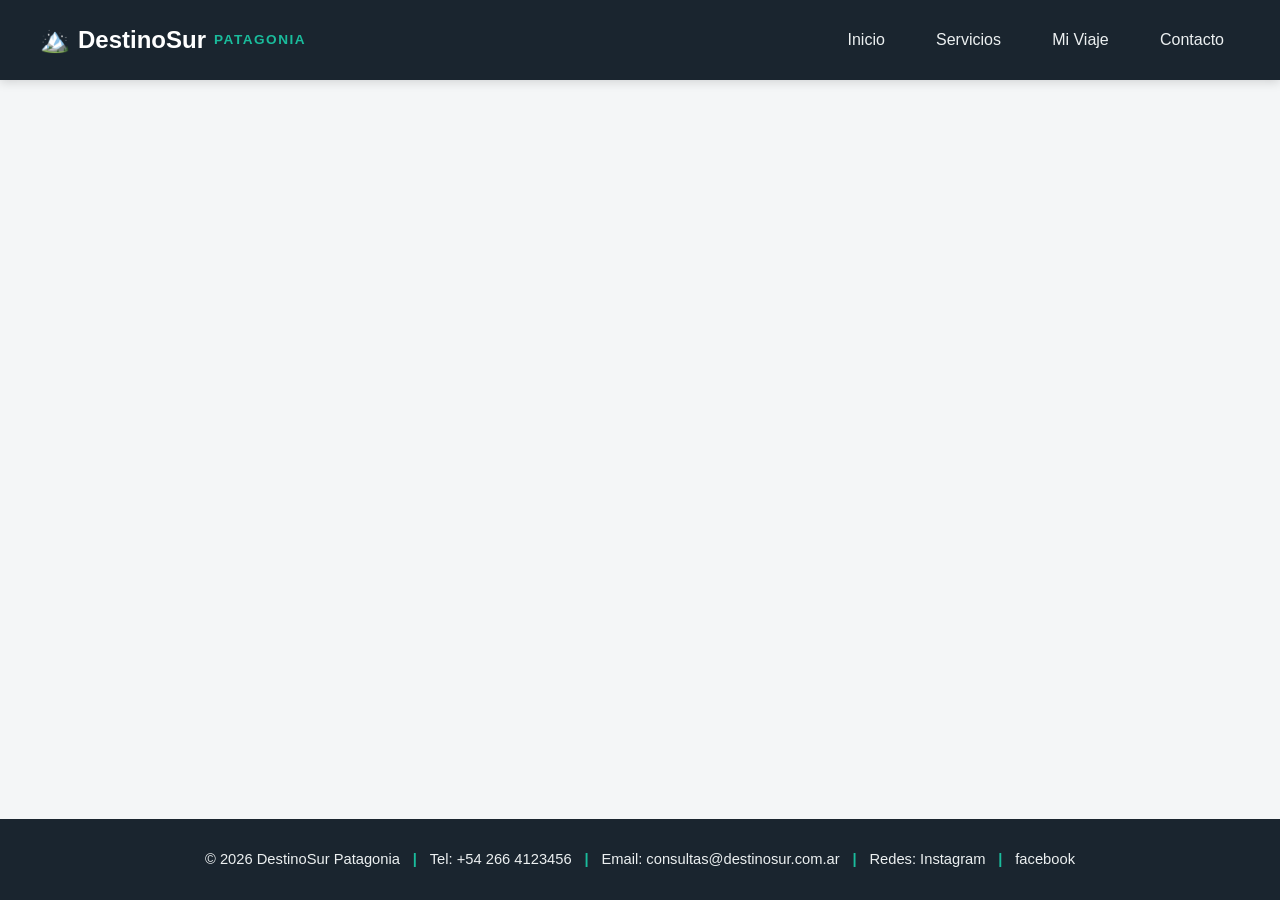
==== index.html @ 27100573 "agrego header y footer a la estructura principal de la pagina" ====
<!DOCTYPE html>
<html lang="en">
<head>
    <meta charset="UTF-8">
    <meta name="viewport" content="width=device-width, initial-scale=1.0">
    <title></title>
    <link rel="stylesheet" href="./css/estilo-general.css">
</head>
<body>
    <header>
            <div class="nav-container">
                <div class="logo">
                    🏔️
                    <p>DestinoSur</p>
                    <span>PATAGONIA</span>
                </div>
                <div class="nav-menu">
                    <a href="">Inicio</a>
                    <a href="">Servicios</a>
                    <a href="">Mi Viaje</a>
                    <a href="">Contacto</a>
                </div>
            </div>
        </header>
    <main>
        
    </main>
    <footer>
        <div class="footer-container">
            <p>© 2026 DestinoSur Patagonia <span>|</span> Tel: +54 266 4123456 <span>|</span> Email: consultas@destinosur.com.ar <span>|</span> Redes: Instagram <span>|</span> facebook</p>
        </div>
    </footer>
</body>
</html>
---- css/estilo-general.css ----
/* ==========================================
   1. RESET Y VARIABLES GLOBALES
   ========================================== */
* {
    margin: 0;
    padding: 0;
    box-sizing: border-box;
}

:root {
    --color-primary: #1abc9c;
    --color-primary-dark: #16a085;
    --color-dark: #2c3e50;
    --color-dark-header: #1a252f;
    --color-bg-light: #f4f6f7;
    --color-text-main: #333333;
    --color-text-muted: #666666;
    --color-error: #e74c3c;
    --shadow-soft: 0 4px 12px rgba(0, 0, 0, 0.08);
    --shadow-hover: 0 8px 20px rgba(0, 0, 0, 0.12);
    --radius-main: 8px;
    --transition-fast: 0.3s ease;
}

body {
    font-family: 'Segoe UI', Tahoma, Geneva, Verdana, sans-serif;
    color: var(--color-text-main);
    background-color: var(--color-bg-light);
    line-height: 1.6;
    display: flex;
    flex-direction: column;
    min-height: 100vh;
}

main {
    flex: 1;
    padding: 2.5rem 1.5rem;
    max-width: 1200px;
    width: 100%;
    margin: 0 auto;
}

/* ==========================================
   2. HEADER Y NAVEGACIÓN (COMÚN)
   ========================================== */
header {
    background-color: var(--color-dark-header);
    color: #ffffff;
    padding: 1.2rem 2rem;
    position: sticky;
    top: 0;
    z-index: 1000;
    box-shadow: 0 2px 10px rgba(0, 0, 0, 0.15);
}

.nav-container {
    display: flex;
    justify-content: space-between;
    align-items: center;
    max-width: 1200px;
    margin: 0 auto;
}

.logo {
    font-size: 1.5rem;
    font-weight: bold;
    display: flex;
    align-items: center;
    gap: 0.5rem;
}

.logo span {
    color: var(--color-primary);
    font-size: 0.85rem;
    text-transform: uppercase;
    letter-spacing: 1.5px;
    font-weight: 600;
}

.nav-menu {
    display: flex;
    list-style: none;
    gap: 1.2rem;
}

.nav-menu a {
    color: #ecf0f1;
    text-decoration: none;
    font-weight: 500;
    padding: 0.5rem 1rem;
    border-radius: 4px;
    transition: background var(--transition-fast), color var(--transition-fast);
}

.nav-menu a:hover,
.nav-menu a.active {
    background-color: var(--color-primary);
    color: #ffffff;
}

/* ==========================================
   3. SECCIÓN HERO (COMÚN EN CABECERAS)
   ========================================== */
.hero {
    text-align: center;
    padding: 3.5rem 1.5rem;
    background: linear-gradient(135deg, #2c3e50 0%, #1a252f 100%);
    color: #ffffff;
    border-radius: var(--radius-main);
    margin-bottom: 3rem;
    box-shadow: var(--shadow-soft);
}

.hero h1 {
    font-size: 2.3rem;
    margin-bottom: 1rem;
    font-weight: 700;
    letter-spacing: -0.5px;
}

.hero p {
    font-size: 1.15rem;
    max-width: 800px;
    margin: 0 auto;
    color: #ecf0f1;
    line-height: 1.7;
}

/* ==========================================
   4. BOTONES GLOBALES
   ========================================== */
.btn-cta {
    display: inline-block;
    padding: 0.85rem 2rem;
    background-color: var(--color-primary);
    color: #ffffff;
    text-decoration: none;
    font-weight: 700;
    font-size: 1.05rem;
    border-radius: 6px;
    border: none;
    cursor: pointer;
    transition: background var(--transition-fast), transform var(--transition-fast), box-shadow var(--transition-fast);
    box-shadow: 0 4px 10px rgba(26, 188, 156, 0.3);
    margin-top: 1.5rem;
}

.btn-cta:hover {
    background-color: var(--color-primary-dark);
    transform: translateY(-2px);
    box-shadow: 0 6px 15px rgba(26, 188, 156, 0.4);
}

/* ==========================================
   5. CONTENEDORES DE TARJETAS (CARDS GENÉRICAS)
   ========================================== */
.cards-container {
    display: flex;
    gap: 1.8rem;
    justify-content: center;
    align-items: stretch;
    flex-wrap: wrap;
}

.card {
    background: #ffffff;
    padding: 2rem 1.6rem;
    border-radius: var(--radius-main);
    box-shadow: var(--shadow-soft);
    flex: 0 1 340px;
    text-align: left;
    border-top: 4px solid var(--color-primary);
    transition: transform var(--transition-fast), box-shadow var(--transition-fast);
}

.card:hover {
    transform: translateY(-5px);
    box-shadow: var(--shadow-hover);
}

.card h3 {
    margin-bottom: 0.8rem;
    color: var(--color-dark);
    font-size: 1.25rem;
}

.card p {
    color: var(--color-text-muted);
    font-size: 0.98rem;
    line-height: 1.6;
}

/* ==========================================
   6. FOOTER HORIZONTAL UNIFICADO
   ========================================== */
footer {
    background-color: var(--color-dark-header);
    color: #ecf0f1;
    padding: 1.8rem 1rem;
    text-align: center;
    margin-top: auto;
    font-size: 0.92rem;
}

.footer-container {
    max-width: 1200px;
    margin: 0 auto;
}

footer p {
    display: flex;
    justify-content: center;
    align-items: center;
    flex-wrap: wrap;
    gap: 0.8rem;
    margin: 0;
    line-height: 1.6;
}

footer span {
    color: var(--color-primary);
    font-weight: bold;
}
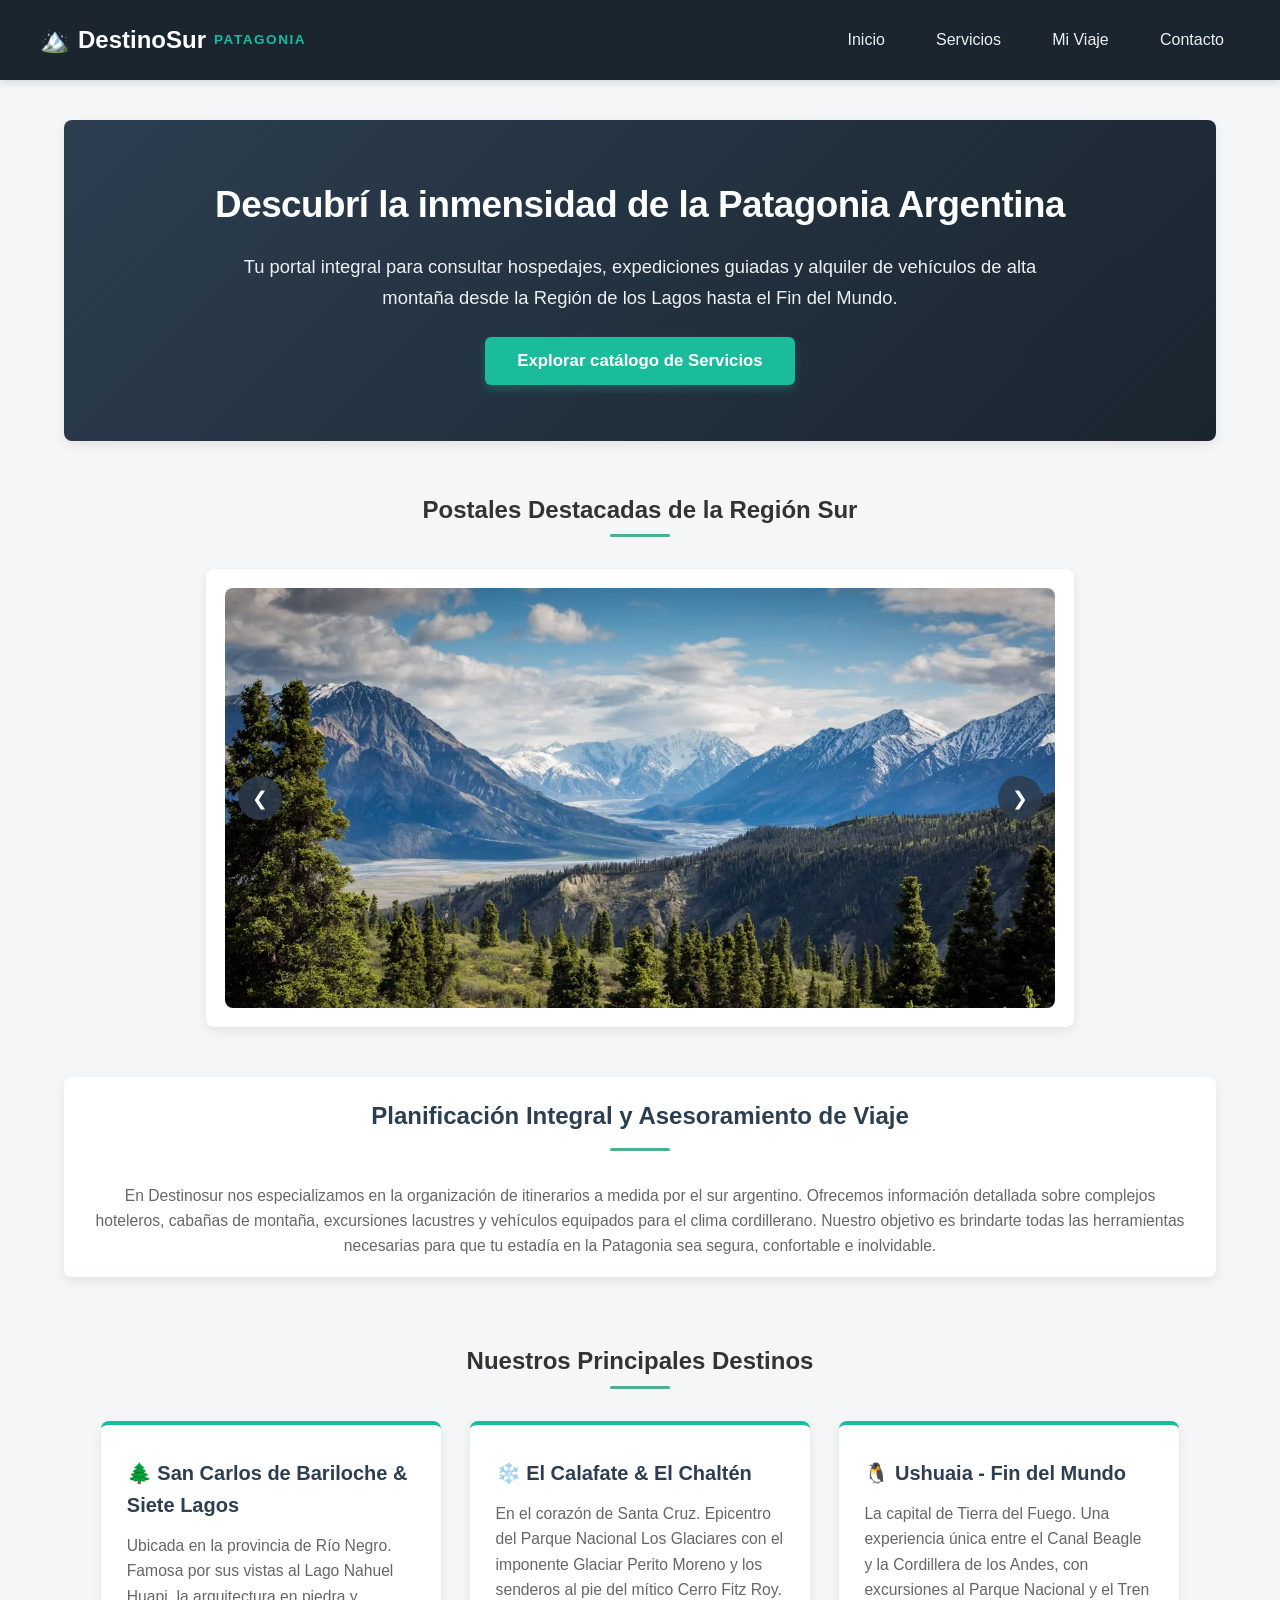
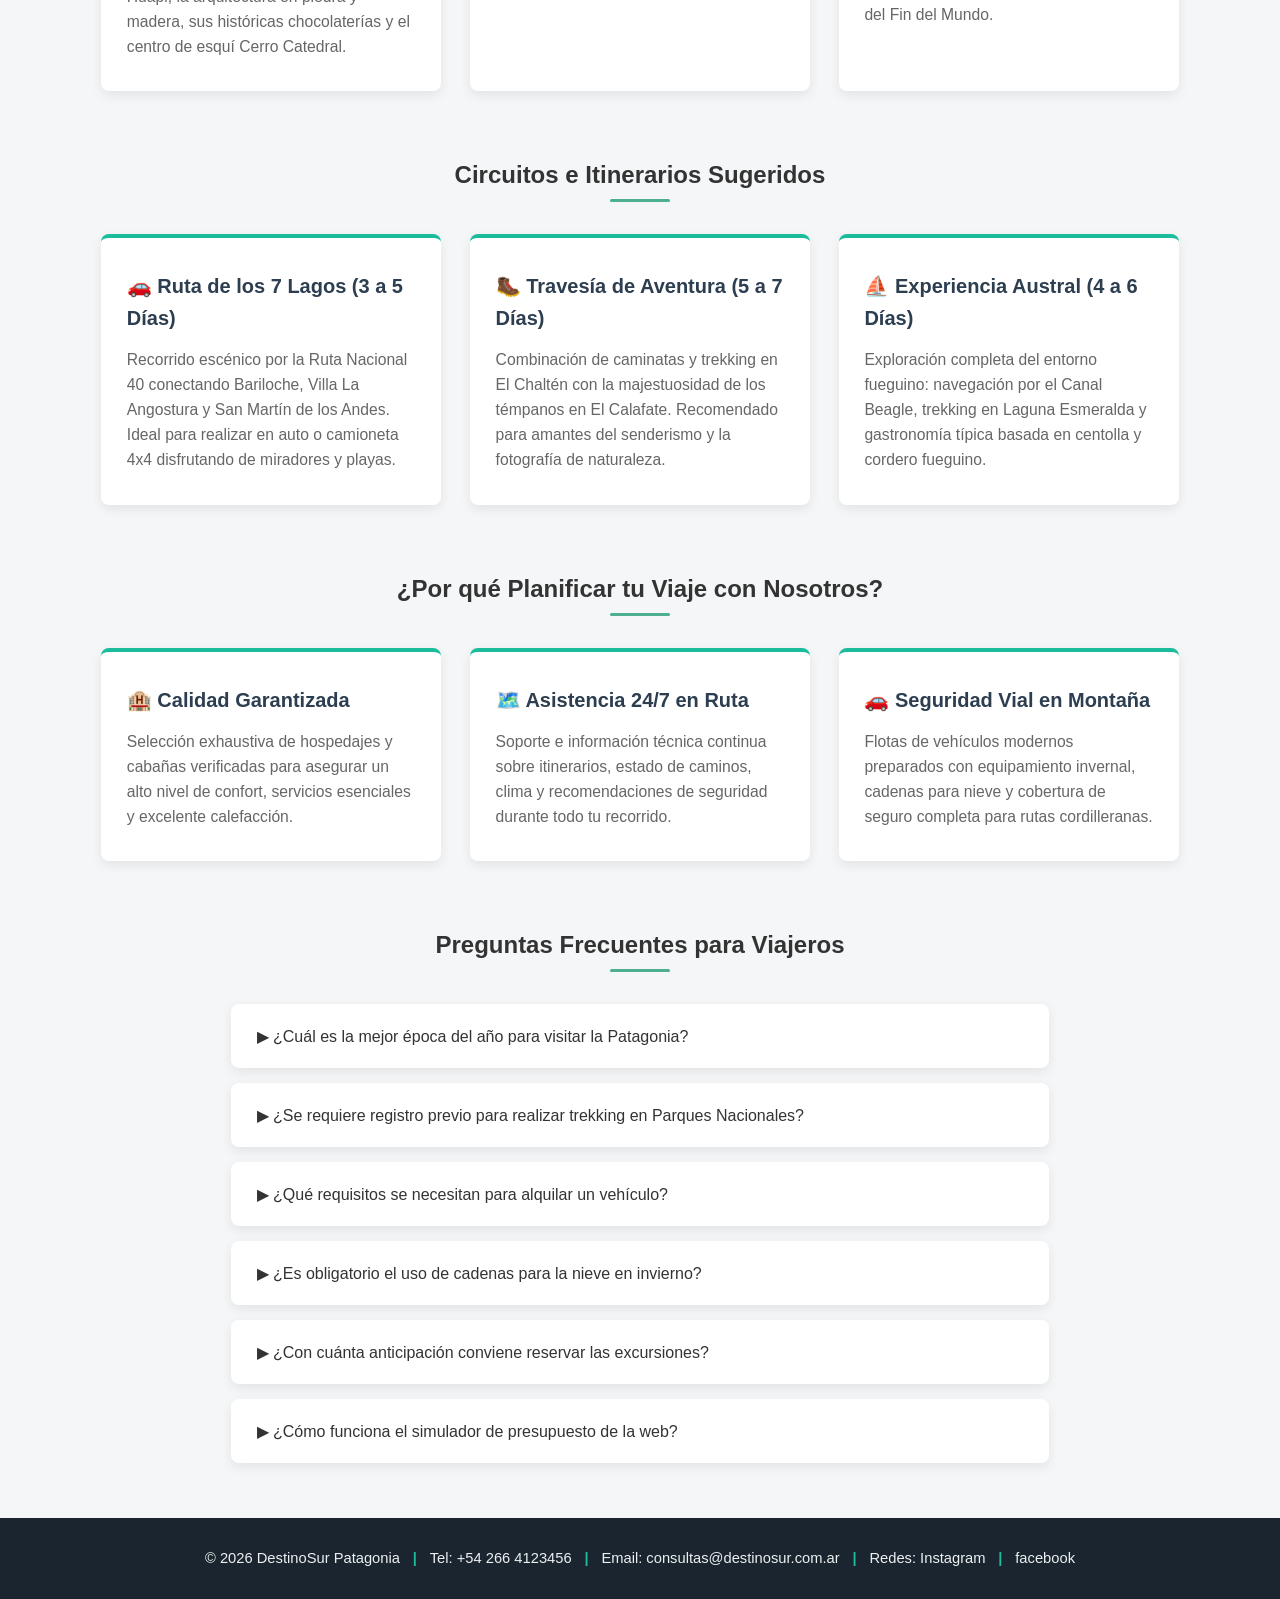
==== commit bb698b65: "Inicio completo" ====
--- a/index.html
+++ b/index.html
@@ -5,6 +5,7 @@
     <meta name="viewport" content="width=device-width, initial-scale=1.0">
     <title></title>
     <link rel="stylesheet" href="./css/estilo-general.css">
+    <link rel="stylesheet" href="./css/estilo-index.css">
 </head>
 <body>
     <header>
@@ -21,9 +22,132 @@
                     <a href="">Contacto</a>
                 </div>
             </div>
-        </header>
+    </header>
     <main>
-        
+        <div class="hero">
+            <h1>Descubrí la inmensidad de la Patagonia Argentina</h1>
+            <p>Tu portal integral para consultar hospedajes, expediciones guiadas y alquiler de vehículos de alta montaña desde la Región de los Lagos hasta el Fin del Mundo.</p>
+            <button class="btn-cta">Explorar catálogo de Servicios</button>
+        </div>
+
+        <div class="carrousel-container">
+            <h2>Postales Destacadas de la Región Sur</h2>
+            <hr class="hrstyle">
+
+            <div class="carrousel">
+                <button class="carrusel-btn prev" aria-label="Anterior">❮</button>
+                <div class="carrousel-vista">
+                    <div class="carrousel-track"></div>
+                </div>
+                <button class="carrusel-btn next" aria-label="Siguiente">❯</button>
+            </div>
+
+            <script src="./js/index.js"></script>
+        </div>
+
+        <div class="card-asesoramiento">
+            <h2>Planificación Integral y Asesoramiento de Viaje</h3>
+            <hr class="hrstyle">
+            <p>En Destinosur nos especializamos en la organización de itinerarios a medida por el sur argentino. Ofrecemos información detallada sobre complejos hoteleros, cabañas de montaña, excursiones lacustres y vehículos equipados para el clima cordillerano. Nuestro objetivo es brindarte todas las herramientas necesarias para que tu estadía en la Patagonia sea segura, confortable e inolvidable.</p>
+        </div>
+
+        <div>
+            <div class="encabezado">
+                <h2>Nuestros Principales Destinos</h2>
+                <hr class="hrstyle">
+            </div>
+            
+            <div class="cards-container">
+
+                <div class="card">
+                    <h3>🌲 San Carlos de Bariloche & Siete Lagos</h3>
+                    <p>Ubicada en la provincia de Río Negro. Famosa por sus vistas al Lago Nahuel Huapi, la arquitectura en piedra y madera, sus históricas chocolaterías y el centro de esquí Cerro Catedral.</p>
+                </div>
+
+                <div class="card">
+                    <h3>❄️ El Calafate & El Chaltén</h3>
+                    <p>En el corazón de Santa Cruz. Epicentro del Parque Nacional Los Glaciares con el imponente Glaciar Perito Moreno y los senderos al pie del mítico Cerro Fitz Roy.</p>
+                </div>
+
+                <div class="card">
+                    <h3>🐧 Ushuaia - Fin del Mundo</h3>
+                    <p>La capital de Tierra del Fuego. Una experiencia única entre el Canal Beagle y la Cordillera de los Andes, con excursiones al Parque Nacional y el Tren del Fin del Mundo.</p>
+                </div>
+
+            </div>
+
+            <div>
+                <div class="encabezado">
+                    <h2>Circuitos e Itinerarios Sugeridos</h2>
+                    <hr class="hrstyle">
+                </div>
+                
+                <div class="cards-container">
+                    <div class="card">
+                        <h3>🚗 Ruta de los 7 Lagos (3 a 5 Días)</h3>
+                        <p>Recorrido escénico por la Ruta Nacional 40 conectando Bariloche, Villa La Angostura y San Martín de los Andes. Ideal para realizar en auto o camioneta 4x4 disfrutando de miradores y playas.</p>
+                    </div>
+                    <div class="card">
+                        <h3>🥾 Travesía de Aventura (5 a 7 Días)</h3>
+                        <p>Combinación de caminatas y trekking en El Chaltén con la majestuosidad de los témpanos en El Calafate. Recomendado para amantes del senderismo y la fotografía de naturaleza.</p>
+                    </div>
+                    <div class="card">
+                        <h3>⛵️ Experiencia Austral (4 a 6 Días)</h3>
+                        <p>Exploración completa del entorno fueguino: navegación por el Canal Beagle, trekking en Laguna Esmeralda y gastronomía típica basada en centolla y cordero fueguino.</p>
+                    </div>
+                    </div>
+            </div>
+
+            <div>
+                <div class="encabezado">
+                    <h2>¿Por qué Planificar tu Viaje con Nosotros?</h2>
+                    <hr class="hrstyle">
+                </div>
+
+                <div class="cards-container">
+                    
+                    <div class="card">
+                        <h3>🏨 Calidad Garantizada</h3>
+                        <p>Selección exhaustiva de hospedajes y cabañas verificadas para asegurar un alto nivel de confort, servicios esenciales y excelente calefacción.</p>
+                    </div>
+                    <div class="card">
+                        <h3>🗺️ Asistencia 24/7 en Ruta</h3>
+                        <p>Soporte e información técnica continua sobre itinerarios, estado de caminos, clima y recomendaciones de seguridad durante todo tu recorrido.</p>
+                    </div>
+                    <div class="card">
+                        <h3>🚗 Seguridad Vial en Montaña</h3>
+                        <p>Flotas de vehículos modernos preparados con equipamiento invernal, cadenas para nieve y cobertura de seguro completa para rutas cordilleranas.</p>
+                    </div>
+                </div>
+            </div>
+        </div>
+
+        <div class="preguntas-container">
+            <div class="encabezado">
+                <h2>Preguntas Frecuentes para Viajeros</h2>
+                <hr class="hrstyle">
+            </div>
+
+            <div class="cards-preguntas">
+                <p>▶ ¿Cuál es la mejor época del año para visitar la Patagonia?</p>
+            </div>
+
+            <div class="cards-preguntas">
+                <p>▶ ¿Se requiere registro previo para realizar trekking en Parques Nacionales?</p>
+            </div>
+            <div class="cards-preguntas">
+                <p>▶ ¿Qué requisitos se necesitan para alquilar un vehículo?</p>
+            </div>
+            <div class="cards-preguntas">
+                <p>▶ ¿Es obligatorio el uso de cadenas para la nieve en invierno?</p>
+            </div>
+            <div class="cards-preguntas">
+                <p>▶ ¿Con cuánta anticipación conviene reservar las excursiones?</p>
+            </div>
+            <div class="cards-preguntas">
+                <p>▶ ¿Cómo funciona el simulador de presupuesto de la web?</p>
+            </div>
+        </div>
     </main>
     <footer>
         <div class="footer-container">
--- a/css/estilo-index.css
+++ b/css/estilo-index.css
@@ -0,0 +1,119 @@
+main h2 {
+    text-align: center;
+}
+
+.carrousel-container {
+    max-width: 900px;
+    margin: 50px auto;
+    padding: 0 1rem;
+}
+
+.carrousel {
+    position: relative;
+    background: #ffffff;
+    padding: 1.2rem;
+    border-radius: var(--radius-main);
+    box-shadow: var(--shadow-soft);
+}
+
+.carrousel-vista {
+    overflow: hidden;
+    border-radius: 8px;
+}
+
+.carrousel-track {
+    display: flex;
+    transition: transform 0.5s ease;
+}
+
+.carrousel-track img {
+    flex: 0 0 100%;
+    width: 100%;
+    height: 420px;
+    object-fit: cover;
+    display: block;
+}
+
+.carrusel-btn {
+    position: absolute;
+    top: 50%;
+    transform: translateY(-50%);
+    width: 44px;
+    height: 44px;
+    border: none;
+    border-radius: 50%;
+    background: rgba(45, 59, 78, 0.85);
+    color: #ffffff;
+    font-size: 1.2rem;
+    cursor: pointer;
+    transition: background 0.2s;
+}
+
+.carrusel-btn:hover {
+    background: #4caf8e;
+}
+
+.carrusel-btn.prev { left: 2rem; }
+.carrusel-btn.next { right: 2rem; }
+
+.encabezado {
+    margin: 65px 0 0 0;
+}
+
+.card-asesoramiento {
+    display: block;
+    text-align: center;
+    background: #ffffff;
+    padding: 1.2rem 1.6rem;
+    border-radius: var(--radius-main);
+    box-shadow: var(--shadow-soft); 
+    transition: transform var(--transition-fast), box-shadow var(--transition-fast);
+}
+
+.card-asesoramiento:hover {
+    transform: translateY(-5px);
+    box-shadow: var(--shadow-hover);
+}
+
+.card-asesoramiento h2 {
+    margin-bottom: 0.8rem;
+    color: var(--color-dark);
+}
+
+.card-asesoramiento p {
+    color: var(--color-text-muted);
+    font-size: 0.98rem;
+    line-height: 1.6;
+}
+
+.preguntas-container {
+    max-width: 850px;
+    margin: 0 auto;
+    padding: 0 1rem;
+}
+
+.cards-preguntas {
+    background: #ffffff;
+    padding: 1.2rem 1.6rem;
+    border-radius: var(--radius-main);
+    box-shadow: var(--shadow-soft);
+    flex: 0 1 340px;
+    text-align: left;
+    transition: transform var(--transition-fast), box-shadow var(--transition-fast);
+    margin-bottom: 15px;
+}
+
+.cards-preguntas:hover{
+    transform: translateY(-5px);
+    box-shadow: var(--shadow-hover);
+}
+
+.hrstyle {
+    width: 60px;
+    height: 3px;
+    border: none;
+    background: #4caf8e;
+    border-radius: 2px;
+    margin: 5px auto 32px;
+    flex: none;
+}
